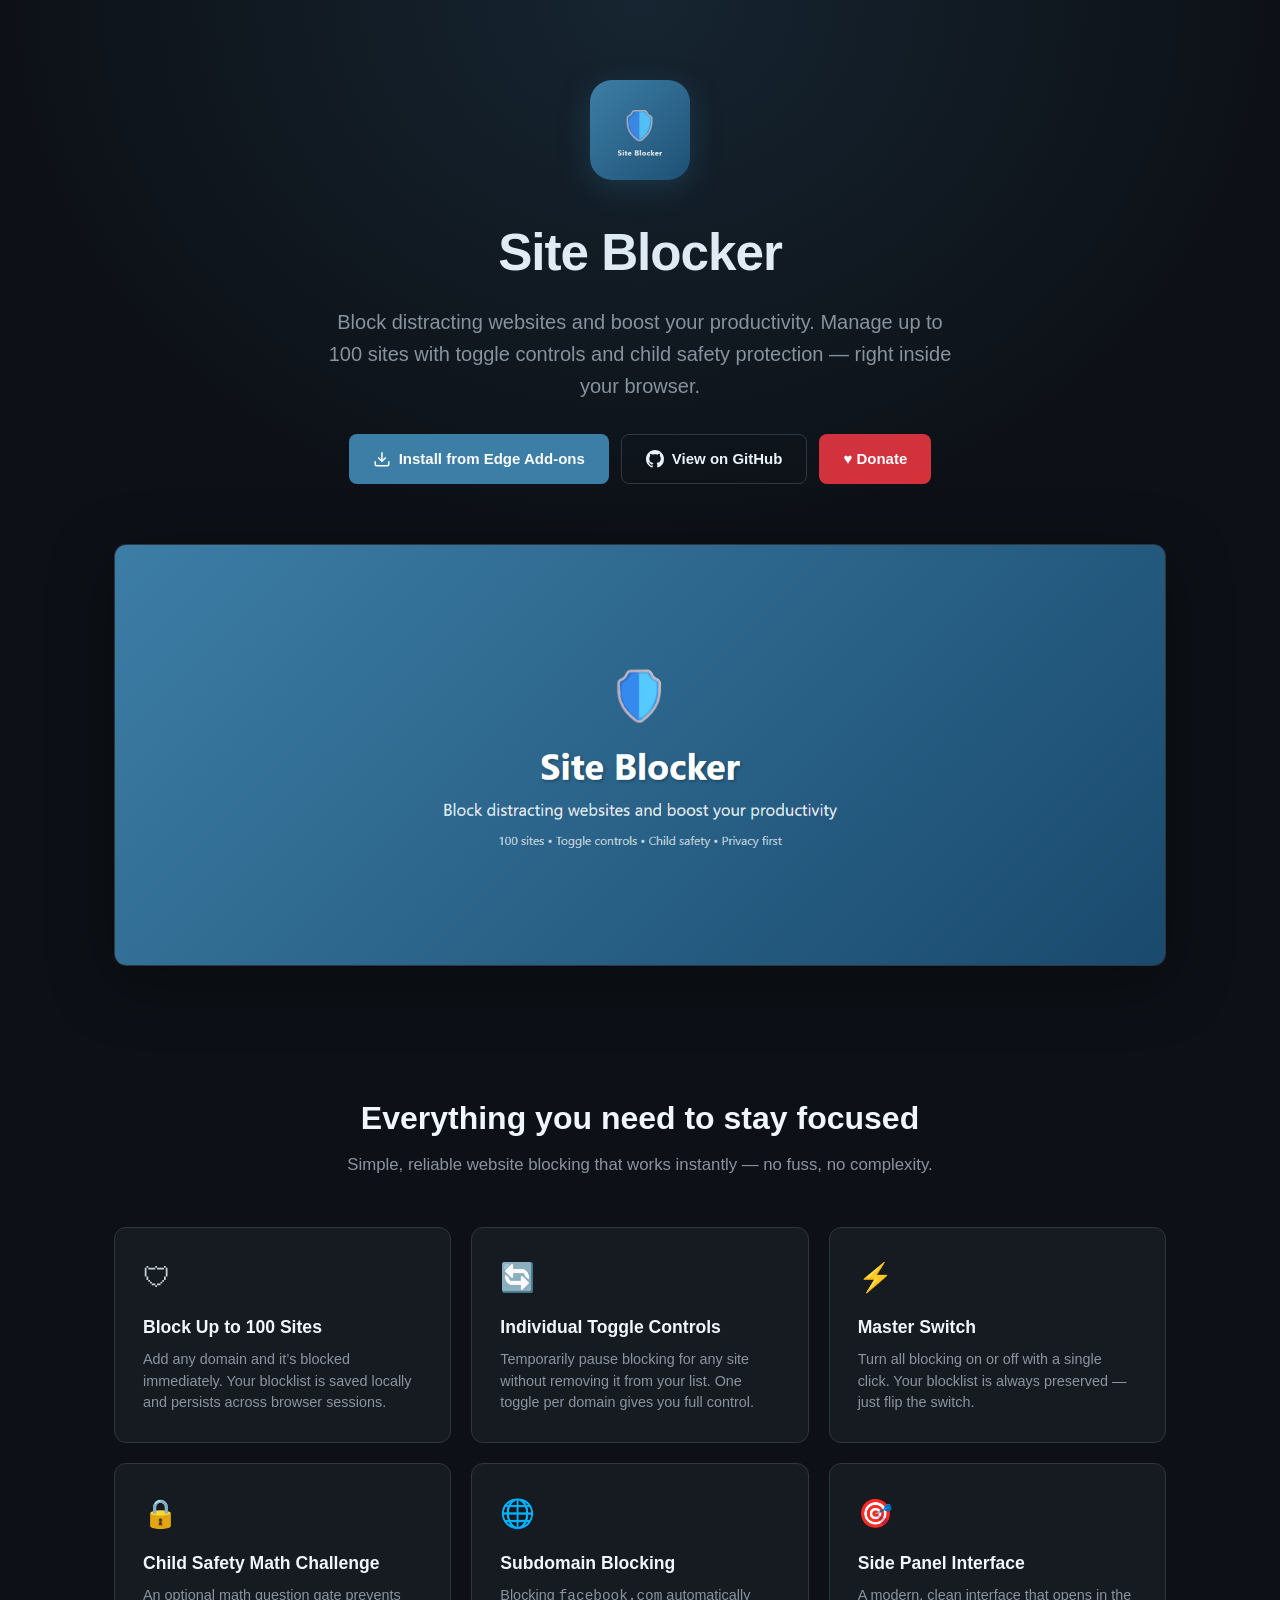
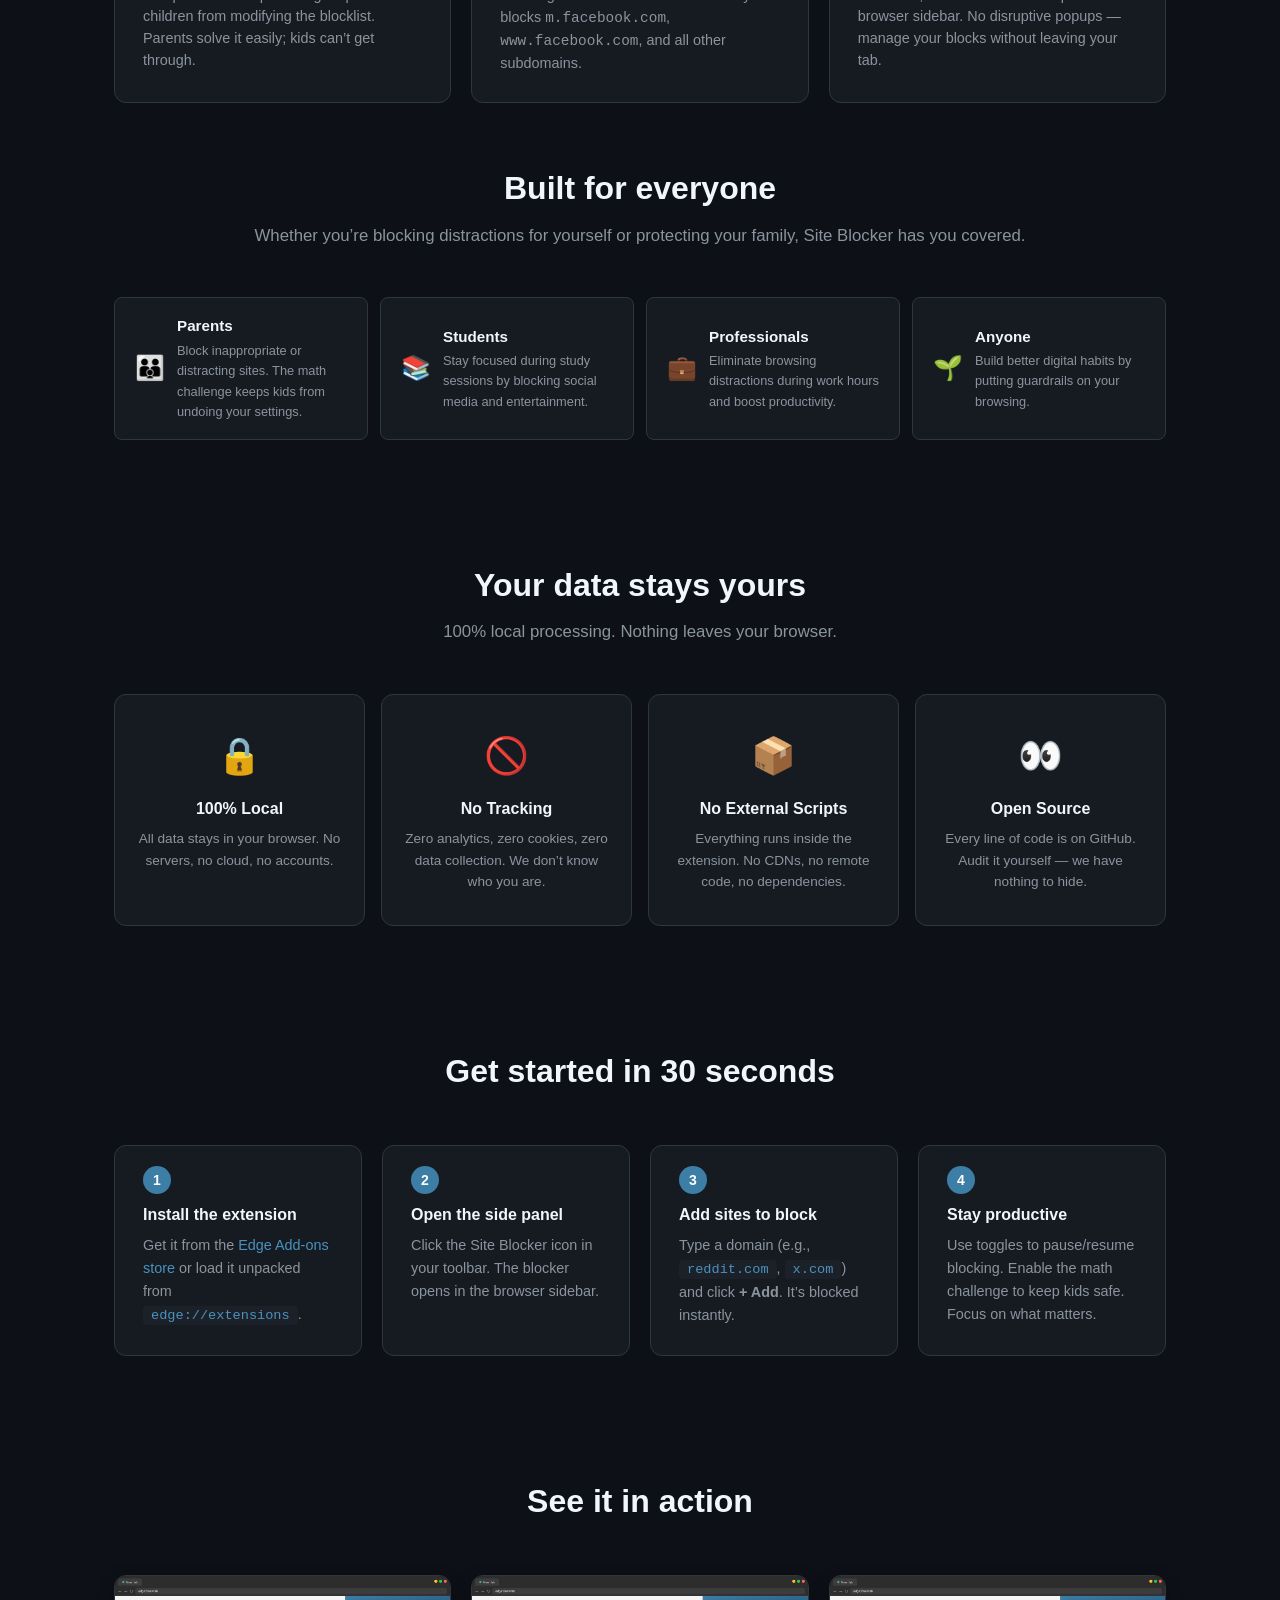
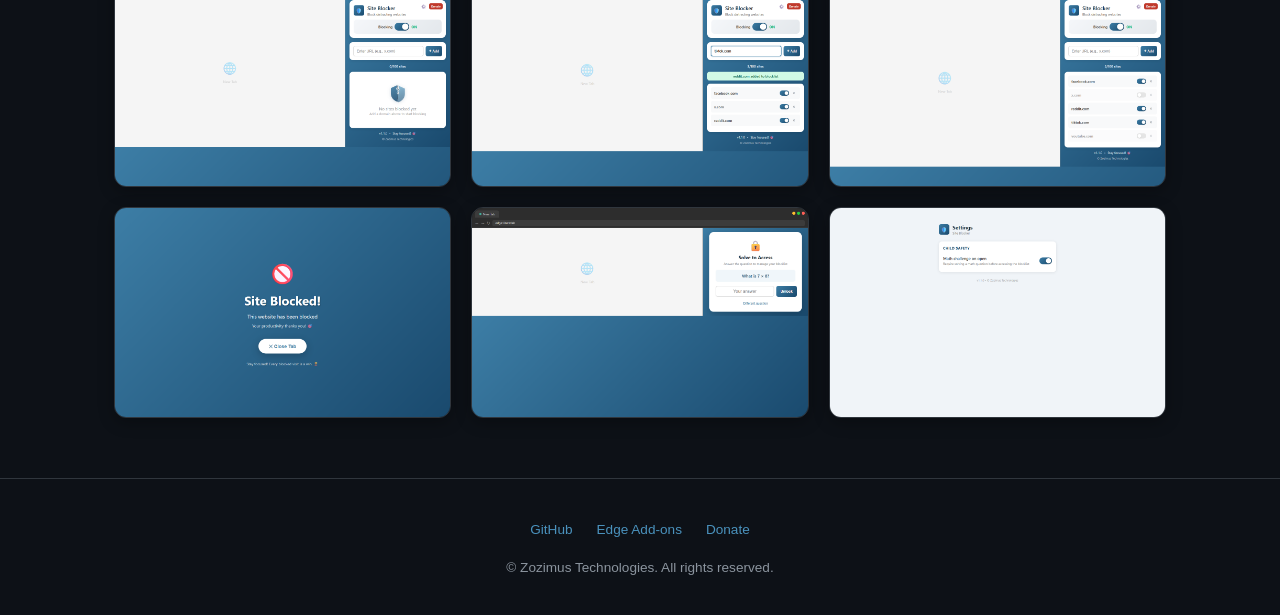
==== docs/index.html @ ce37f568 "Add GitHub Pages site, update README and description with website link" ====
<!DOCTYPE html>
<html lang="en">
<head>
  <meta charset="UTF-8">
  <meta name="viewport" content="width=device-width, initial-scale=1.0">
  <title>Site Blocker — Block Distracting Websites</title>
  <meta name="description" content="Block distracting websites and boost your productivity. Manage up to 100 sites with toggle controls and child safety protection — right inside Microsoft Edge.">
  <meta name="theme-color" content="#3d7ea6">
  <link rel="icon" type="image/png" href="../icons/icon48.png">
  <style>
    *, *::before, *::after { box-sizing: border-box; margin: 0; padding: 0; }

    :root {
      --bg: #0d1117;
      --bg-card: #161b22;
      --bg-elevated: #1c2129;
      --border: #30363d;
      --text: #c9d1d9;
      --text-muted: #8b949e;
      --text-bright: #f0f6fc;
      --accent: #3d7ea6;
      --accent-light: #4a92bd;
      --accent-glow: rgba(61, 126, 166, 0.15);
      --danger: #d4313b;
      --radius: 12px;
    }

    body {
      font-family: -apple-system, BlinkMacSystemFont, "Segoe UI", Roboto, Helvetica, Arial, sans-serif;
      background: var(--bg);
      color: var(--text);
      line-height: 1.6;
      overflow-x: hidden;
    }

    a { color: var(--accent-light); text-decoration: none; }
    a:hover { text-decoration: underline; }

    /* ── Hero ── */
    .hero {
      position: relative;
      padding: 80px 24px 60px;
      text-align: center;
      overflow: hidden;
    }

    .hero::before {
      content: '';
      position: absolute;
      inset: 0;
      background: radial-gradient(ellipse at 50% 0%, rgba(61,126,166,0.18) 0%, transparent 70%);
      pointer-events: none;
    }

    .hero-logo {
      width: 100px;
      height: 100px;
      border-radius: 22px;
      margin-bottom: 24px;
      box-shadow: 0 8px 32px rgba(61,126,166,0.25);
    }

    .hero h1 {
      font-size: clamp(2rem, 5vw, 3.2rem);
      font-weight: 700;
      color: var(--text-bright);
      margin-bottom: 12px;
      letter-spacing: -0.02em;
    }

    .hero .tagline {
      font-size: clamp(1rem, 2.5vw, 1.25rem);
      color: var(--text-muted);
      max-width: 640px;
      margin: 0 auto 32px;
    }

    .hero-buttons {
      display: flex;
      gap: 12px;
      justify-content: center;
      flex-wrap: wrap;
    }

    .btn {
      display: inline-flex;
      align-items: center;
      gap: 8px;
      padding: 12px 24px;
      font-size: 15px;
      font-weight: 600;
      font-family: inherit;
      border: none;
      border-radius: 8px;
      cursor: pointer;
      transition: background 0.2s, transform 0.1s;
      text-decoration: none;
    }

    .btn:hover { text-decoration: none; transform: translateY(-1px); }

    .btn-primary {
      background: var(--accent);
      color: #fff;
    }
    .btn-primary:hover { background: var(--accent-light); }

    .btn-outline {
      background: transparent;
      color: var(--text-bright);
      border: 1px solid var(--border);
    }
    .btn-outline:hover { border-color: var(--accent); background: var(--accent-glow); }

    .btn-donate {
      background: var(--danger);
      color: #fff;
    }
    .btn-donate:hover { background: #e04450; }

    /* ── Banner Image ── */
    .banner {
      max-width: 1100px;
      margin: 0 auto 60px;
      padding: 0 24px;
    }

    .banner img {
      width: 100%;
      border-radius: var(--radius);
      border: 1px solid var(--border);
      box-shadow: 0 16px 64px rgba(0,0,0,0.4);
    }

    /* ── Section ── */
    .section {
      max-width: 1100px;
      margin: 0 auto;
      padding: 60px 24px;
    }

    .section-header {
      text-align: center;
      margin-bottom: 48px;
    }

    .section-header h2 {
      font-size: clamp(1.5rem, 3vw, 2rem);
      color: var(--text-bright);
      margin-bottom: 8px;
    }

    .section-header p {
      color: var(--text-muted);
      font-size: 1.05rem;
    }

    /* ── Feature Grid ── */
    .features {
      display: grid;
      grid-template-columns: repeat(auto-fit, minmax(300px, 1fr));
      gap: 20px;
    }

    .feature-card {
      padding: 28px;
      background: var(--bg-card);
      border: 1px solid var(--border);
      border-radius: var(--radius);
      transition: border-color 0.2s, box-shadow 0.2s;
    }

    .feature-card:hover {
      border-color: var(--accent);
      box-shadow: 0 0 0 1px var(--accent), 0 8px 24px rgba(61,126,166,0.08);
    }

    .feature-icon {
      font-size: 28px;
      margin-bottom: 12px;
      display: block;
    }

    .feature-card h3 {
      font-size: 1.1rem;
      color: var(--text-bright);
      margin-bottom: 8px;
    }

    .feature-card p {
      font-size: 0.9rem;
      color: var(--text-muted);
      line-height: 1.5;
    }

    /* ── Audience Grid ── */
    .audience-grid {
      display: grid;
      grid-template-columns: repeat(auto-fit, minmax(240px, 1fr));
      gap: 12px;
    }

    .audience-item {
      display: flex;
      align-items: center;
      gap: 12px;
      padding: 16px 20px;
      background: var(--bg-card);
      border: 1px solid var(--border);
      border-radius: 8px;
    }

    .audience-item .emoji { font-size: 24px; flex-shrink: 0; }

    .audience-item .info h4 {
      font-size: 0.95rem;
      color: var(--text-bright);
      margin-bottom: 2px;
    }

    .audience-item .info p {
      font-size: 0.8rem;
      color: var(--text-muted);
    }

    /* ── Privacy ── */
    .privacy-grid {
      display: grid;
      grid-template-columns: repeat(auto-fit, minmax(220px, 1fr));
      gap: 16px;
    }

    .privacy-card {
      text-align: center;
      padding: 32px 20px;
      background: var(--bg-card);
      border: 1px solid var(--border);
      border-radius: var(--radius);
    }

    .privacy-card .icon {
      font-size: 36px;
      display: block;
      margin-bottom: 12px;
    }

    .privacy-card h3 {
      font-size: 1rem;
      color: var(--text-bright);
      margin-bottom: 6px;
    }

    .privacy-card p {
      font-size: 0.85rem;
      color: var(--text-muted);
    }

    /* ── How to Install ── */
    .steps {
      display: grid;
      grid-template-columns: repeat(auto-fit, minmax(240px, 1fr));
      gap: 20px;
      counter-reset: step;
    }

    .step {
      position: relative;
      padding: 28px;
      padding-top: 56px;
      background: var(--bg-card);
      border: 1px solid var(--border);
      border-radius: var(--radius);
    }

    .step::before {
      counter-increment: step;
      content: counter(step);
      position: absolute;
      top: 20px;
      left: 28px;
      width: 28px;
      height: 28px;
      background: var(--accent);
      color: #fff;
      font-weight: 700;
      font-size: 14px;
      border-radius: 50%;
      display: flex;
      align-items: center;
      justify-content: center;
    }

    .step h3 {
      font-size: 1rem;
      color: var(--text-bright);
      margin-bottom: 6px;
    }

    .step p {
      font-size: 0.9rem;
      color: var(--text-muted);
    }

    .step code {
      background: var(--bg-elevated);
      padding: 2px 8px;
      border-radius: 4px;
      font-size: 0.85rem;
      color: var(--accent-light);
    }

    /* ── Screenshots ── */
    .screenshots {
      display: grid;
      grid-template-columns: repeat(auto-fit, minmax(300px, 1fr));
      gap: 20px;
    }

    .screenshots img {
      width: 100%;
      border-radius: var(--radius);
      border: 1px solid var(--border);
      box-shadow: 0 4px 16px rgba(0,0,0,0.3);
    }

    /* ── Footer ── */
    .site-footer {
      text-align: center;
      padding: 40px 24px;
      border-top: 1px solid var(--border);
      color: var(--text-muted);
      font-size: 0.85rem;
    }

    .site-footer .links {
      display: flex;
      justify-content: center;
      gap: 24px;
      margin-bottom: 16px;
      flex-wrap: wrap;
    }

    /* ── Responsive ── */
    @media (max-width: 640px) {
      .hero { padding: 48px 16px 40px; }
      .section { padding: 40px 16px; }
      .features, .audience-grid, .privacy-grid, .steps, .screenshots {
        grid-template-columns: 1fr;
      }
    }
  </style>
</head>
<body>

  <!-- Hero -->
  <section class="hero">
    <img src="../store-assets/icon-300x300.png" alt="Site Blocker logo" class="hero-logo">
    <h1>Site Blocker</h1>
    <p class="tagline">Block distracting websites and boost your productivity. Manage up to 100 sites with toggle controls and child safety protection &mdash; right inside your browser.</p>
    <div class="hero-buttons">
      <a href="https://microsoftedge.microsoft.com/addons/search?developer=Zozimus%20Technologies" class="btn btn-primary" target="_blank" rel="noopener">
        <svg viewBox="0 0 24 24" width="18" height="18" fill="none" stroke="currentColor" stroke-width="2"><path d="M21 15v4a2 2 0 01-2 2H5a2 2 0 01-2-2v-4"/><polyline points="7 10 12 15 17 10"/><line x1="12" y1="15" x2="12" y2="3"/></svg>
        Install from Edge Add-ons
      </a>
      <a href="https://github.com/zozimustechnologies/siteblocker" class="btn btn-outline" target="_blank" rel="noopener">
        <svg viewBox="0 0 16 16" width="18" height="18" fill="currentColor"><path d="M8 0C3.58 0 0 3.58 0 8c0 3.54 2.29 6.53 5.47 7.59.4.07.55-.17.55-.38 0-.19-.01-.82-.01-1.49-2.01.37-2.53-.49-2.69-.94-.09-.23-.48-.94-.82-1.13-.28-.15-.68-.52-.01-.53.63-.01 1.08.58 1.23.82.72 1.21 1.87.87 2.33.66.07-.52.28-.87.51-1.07-1.78-.2-3.64-.89-3.64-3.95 0-.87.31-1.59.82-2.15-.08-.2-.36-1.02.08-2.12 0 0 .67-.21 2.2.82.64-.18 1.32-.27 2-.27.68 0 1.36.09 2 .27 1.53-1.04 2.2-.82 2.2-.82.44 1.1.16 1.92.08 2.12.51.56.82 1.27.82 2.15 0 3.07-1.87 3.75-3.65 3.95.29.25.54.73.54 1.48 0 1.07-.01 1.93-.01 2.2 0 .21.15.46.55.38A8.013 8.013 0 0016 8c0-4.42-3.58-8-8-8z"/></svg>
        View on GitHub
      </a>
      <a href="https://wise.com/pay/business/sandeepchadda?utm_source=open_link" class="btn btn-donate" target="_blank" rel="noopener">
        &#9829; Donate
      </a>
    </div>
  </section>

  <!-- Banner -->
  <div class="banner">
    <img src="../store-assets/promo-1400x560.png" alt="Site Blocker promotional banner">
  </div>

  <!-- Features -->
  <section class="section">
    <div class="section-header">
      <h2>Everything you need to stay focused</h2>
      <p>Simple, reliable website blocking that works instantly &mdash; no fuss, no complexity.</p>
    </div>
    <div class="features">
      <div class="feature-card">
        <span class="feature-icon">&#128737;</span>
        <h3>Block Up to 100 Sites</h3>
        <p>Add any domain and it&rsquo;s blocked immediately. Your blocklist is saved locally and persists across browser sessions.</p>
      </div>
      <div class="feature-card">
        <span class="feature-icon">&#128260;</span>
        <h3>Individual Toggle Controls</h3>
        <p>Temporarily pause blocking for any site without removing it from your list. One toggle per domain gives you full control.</p>
      </div>
      <div class="feature-card">
        <span class="feature-icon">&#9889;</span>
        <h3>Master Switch</h3>
        <p>Turn all blocking on or off with a single click. Your blocklist is always preserved &mdash; just flip the switch.</p>
      </div>
      <div class="feature-card">
        <span class="feature-icon">&#128274;</span>
        <h3>Child Safety Math Challenge</h3>
        <p>An optional math question gate prevents children from modifying the blocklist. Parents solve it easily; kids can&rsquo;t get through.</p>
      </div>
      <div class="feature-card">
        <span class="feature-icon">&#127760;</span>
        <h3>Subdomain Blocking</h3>
        <p>Blocking <code>facebook.com</code> automatically blocks <code>m.facebook.com</code>, <code>www.facebook.com</code>, and all other subdomains.</p>
      </div>
      <div class="feature-card">
        <span class="feature-icon">&#127919;</span>
        <h3>Side Panel Interface</h3>
        <p>A modern, clean interface that opens in the browser sidebar. No disruptive popups &mdash; manage your blocks without leaving your tab.</p>
      </div>
    </div>
  </section>

  <!-- Who Is This For -->
  <section class="section" style="padding-top: 0;">
    <div class="section-header">
      <h2>Built for everyone</h2>
      <p>Whether you&rsquo;re blocking distractions for yourself or protecting your family, Site Blocker has you covered.</p>
    </div>
    <div class="audience-grid">
      <div class="audience-item">
        <span class="emoji">&#128106;</span>
        <div class="info"><h4>Parents</h4><p>Block inappropriate or distracting sites. The math challenge keeps kids from undoing your settings.</p></div>
      </div>
      <div class="audience-item">
        <span class="emoji">&#128218;</span>
        <div class="info"><h4>Students</h4><p>Stay focused during study sessions by blocking social media and entertainment.</p></div>
      </div>
      <div class="audience-item">
        <span class="emoji">&#128188;</span>
        <div class="info"><h4>Professionals</h4><p>Eliminate browsing distractions during work hours and boost productivity.</p></div>
      </div>
      <div class="audience-item">
        <span class="emoji">&#127793;</span>
        <div class="info"><h4>Anyone</h4><p>Build better digital habits by putting guardrails on your browsing.</p></div>
      </div>
    </div>
  </section>

  <!-- Privacy -->
  <section class="section">
    <div class="section-header">
      <h2>Your data stays yours</h2>
      <p>100% local processing. Nothing leaves your browser.</p>
    </div>
    <div class="privacy-grid">
      <div class="privacy-card">
        <span class="icon">&#128274;</span>
        <h3>100% Local</h3>
        <p>All data stays in your browser. No servers, no cloud, no accounts.</p>
      </div>
      <div class="privacy-card">
        <span class="icon">&#128683;</span>
        <h3>No Tracking</h3>
        <p>Zero analytics, zero cookies, zero data collection. We don&rsquo;t know who you are.</p>
      </div>
      <div class="privacy-card">
        <span class="icon">&#128230;</span>
        <h3>No External Scripts</h3>
        <p>Everything runs inside the extension. No CDNs, no remote code, no dependencies.</p>
      </div>
      <div class="privacy-card">
        <span class="icon">&#128064;</span>
        <h3>Open Source</h3>
        <p>Every line of code is on GitHub. Audit it yourself &mdash; we have nothing to hide.</p>
      </div>
    </div>
  </section>

  <!-- Install -->
  <section class="section">
    <div class="section-header">
      <h2>Get started in 30 seconds</h2>
    </div>
    <div class="steps">
      <div class="step">
        <h3>Install the extension</h3>
        <p>Get it from the <a href="https://microsoftedge.microsoft.com/addons/search?developer=Zozimus%20Technologies" target="_blank" rel="noopener">Edge Add-ons store</a> or load it unpacked from <code>edge://extensions</code>.</p>
      </div>
      <div class="step">
        <h3>Open the side panel</h3>
        <p>Click the Site Blocker icon in your toolbar. The blocker opens in the browser sidebar.</p>
      </div>
      <div class="step">
        <h3>Add sites to block</h3>
        <p>Type a domain (e.g., <code>reddit.com</code>, <code>x.com</code>) and click <strong>+ Add</strong>. It&rsquo;s blocked instantly.</p>
      </div>
      <div class="step">
        <h3>Stay productive</h3>
        <p>Use toggles to pause/resume blocking. Enable the math challenge to keep kids safe. Focus on what matters.</p>
      </div>
    </div>
  </section>

  <!-- Screenshots -->
  <section class="section">
    <div class="section-header">
      <h2>See it in action</h2>
    </div>
    <div class="screenshots">
      <img src="../store-assets/screenshot-1-overview.png" alt="Site Blocker side panel overview" loading="lazy">
      <img src="../store-assets/screenshot-2-add-sites.png" alt="Adding sites to block" loading="lazy">
      <img src="../store-assets/screenshot-3-toggles.png" alt="Toggle controls for blocked sites" loading="lazy">
      <img src="../store-assets/screenshot-4-blocked.png" alt="Blocked site page" loading="lazy">
      <img src="../store-assets/screenshot-5-features.png" alt="Math challenge child safety feature" loading="lazy">
      <img src="../store-assets/screenshot-6-privacy.png" alt="Settings page" loading="lazy">
    </div>
  </section>

  <!-- Footer -->
  <footer class="site-footer">
    <div class="links">
      <a href="https://github.com/zozimustechnologies/siteblocker" target="_blank" rel="noopener">GitHub</a>
      <a href="https://microsoftedge.microsoft.com/addons/search?developer=Zozimus%20Technologies" target="_blank" rel="noopener">Edge Add-ons</a>
      <a href="https://wise.com/pay/business/sandeepchadda?utm_source=open_link" target="_blank" rel="noopener">Donate</a>
    </div>
    <p>&copy; Zozimus Technologies. All rights reserved.</p>
  </footer>

</body>
</html>
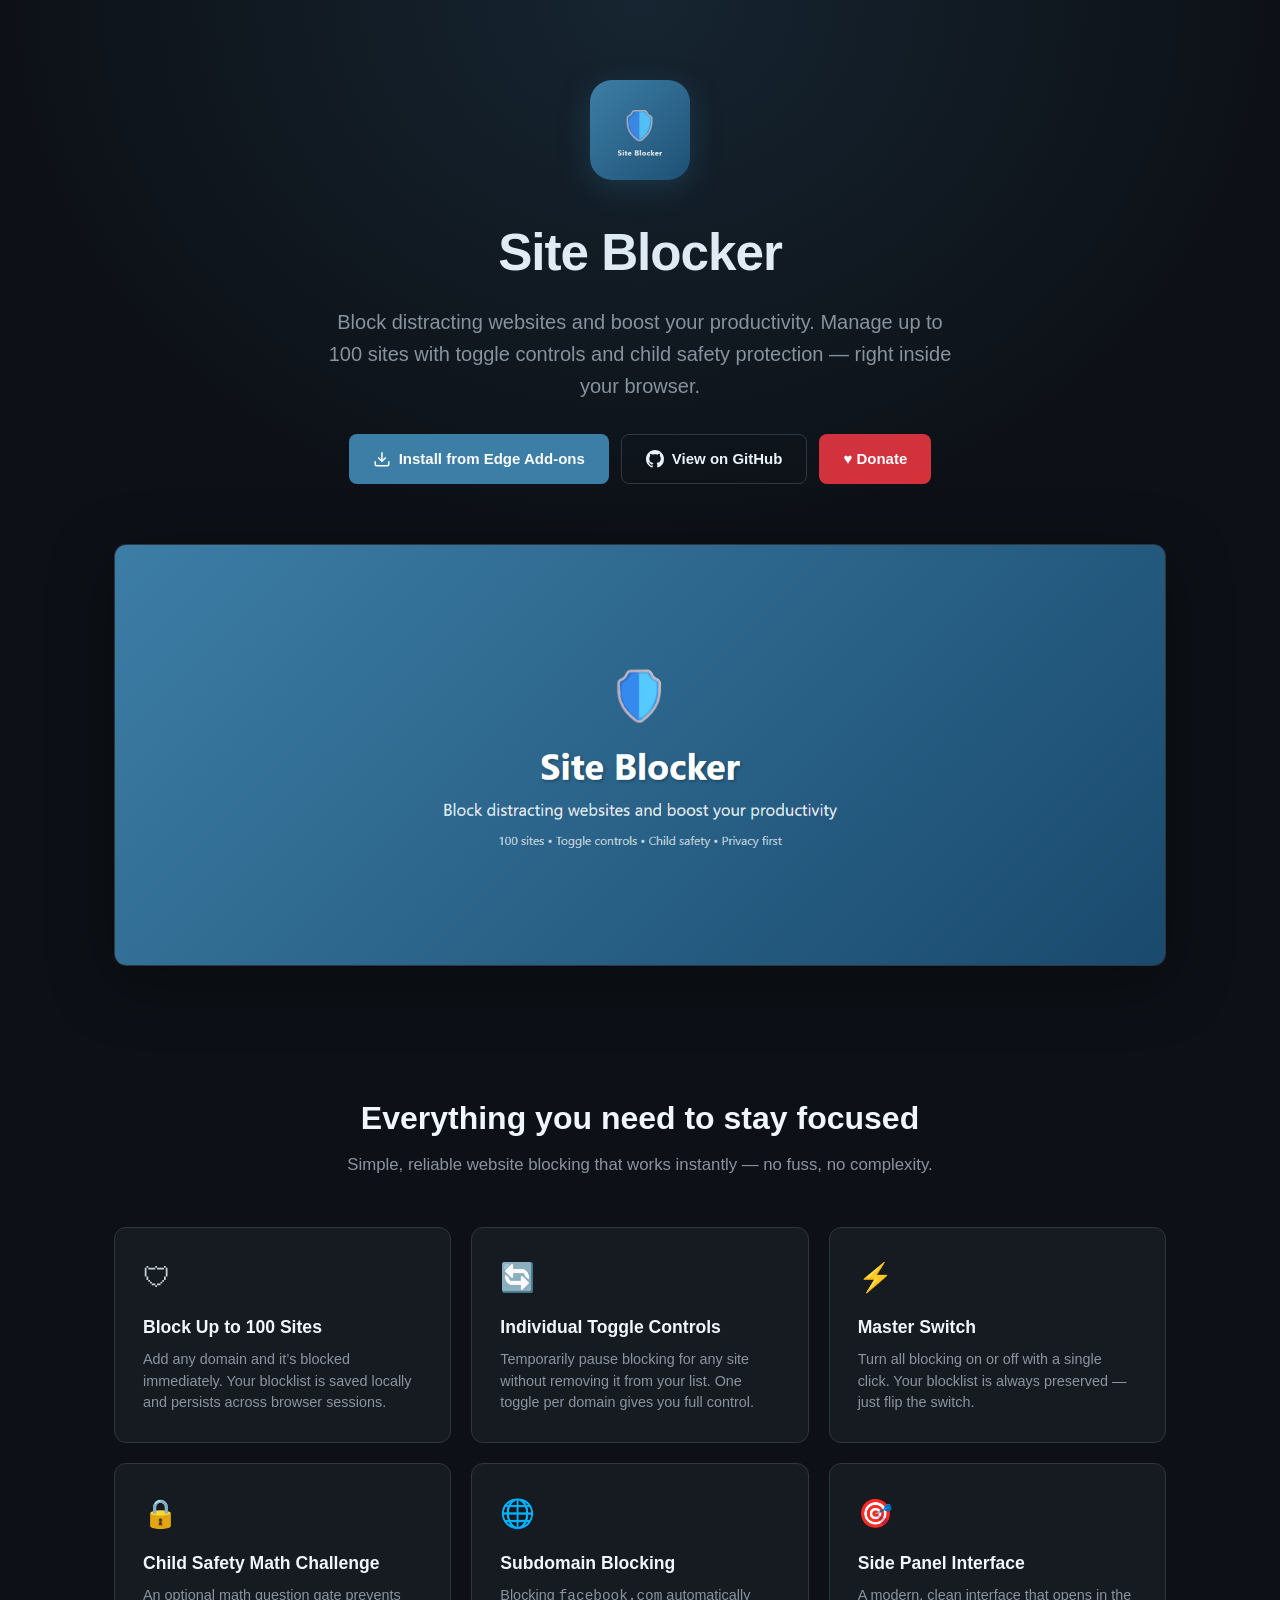
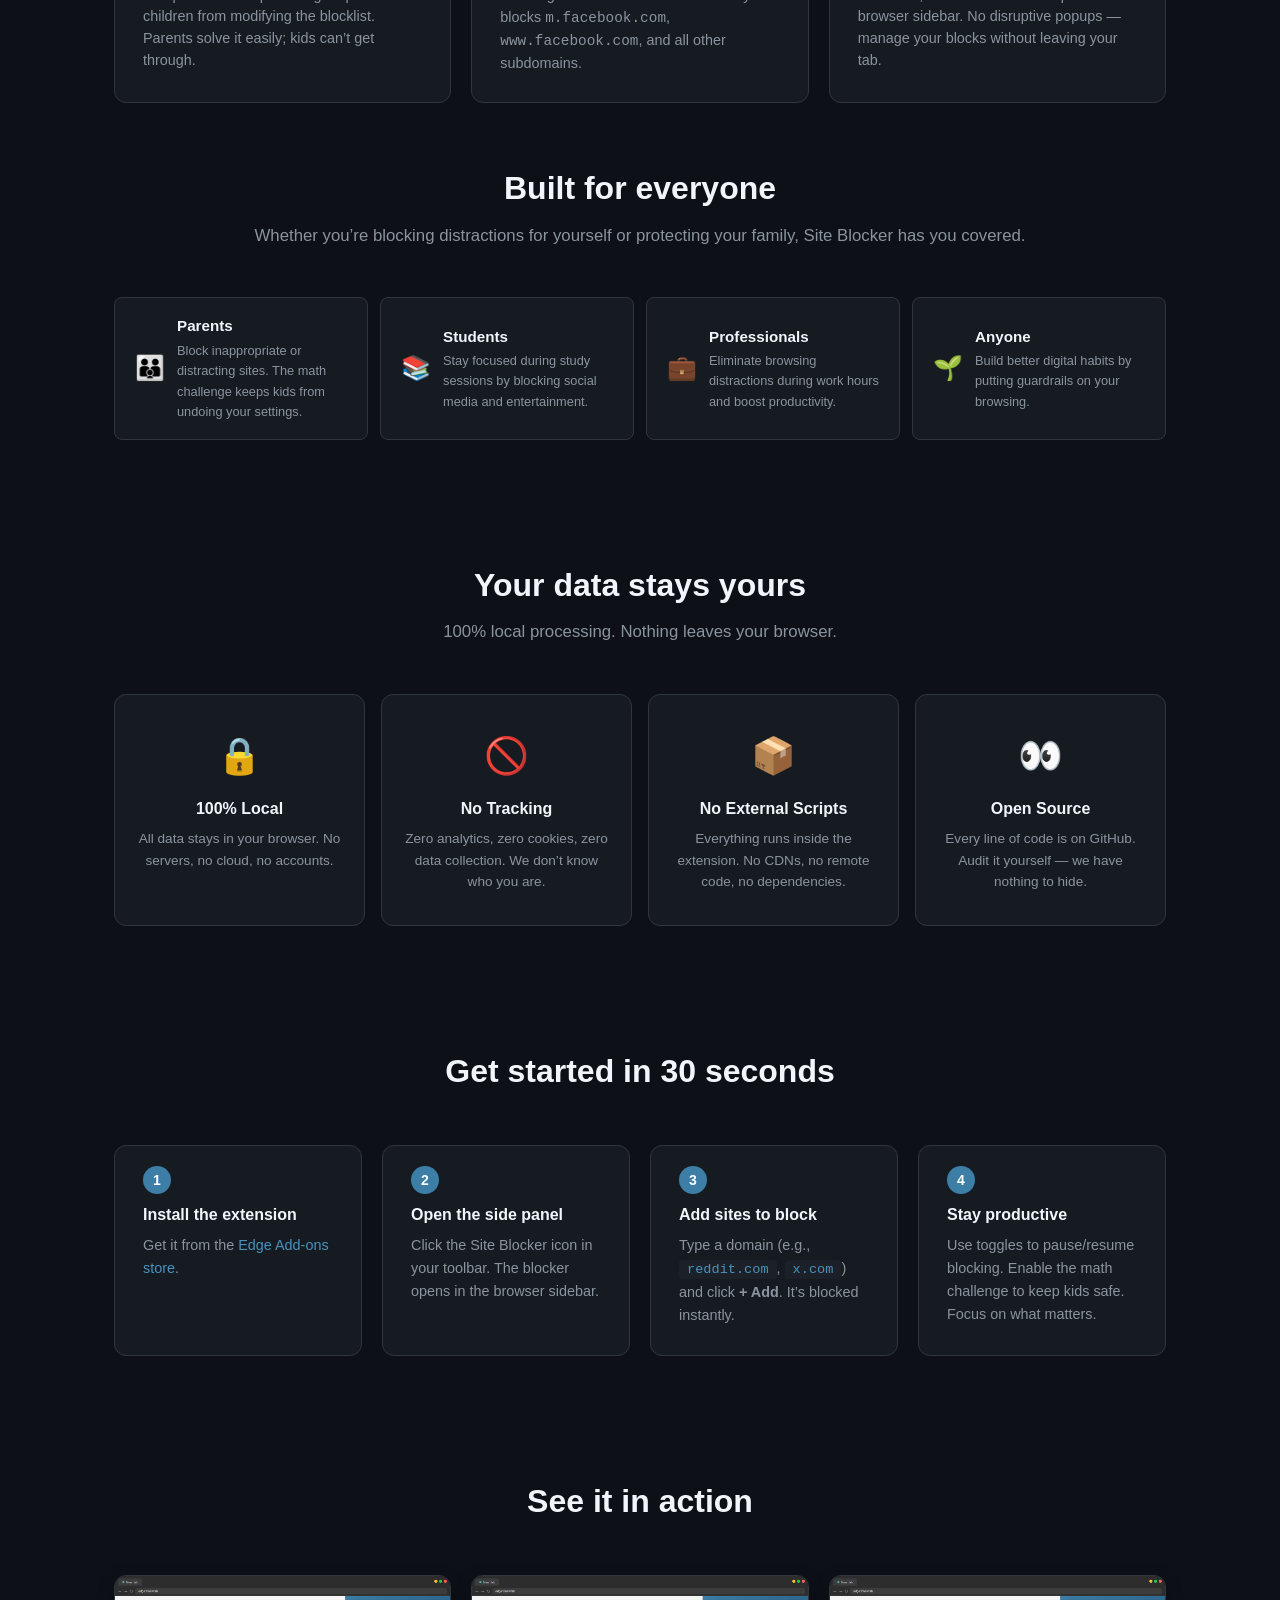
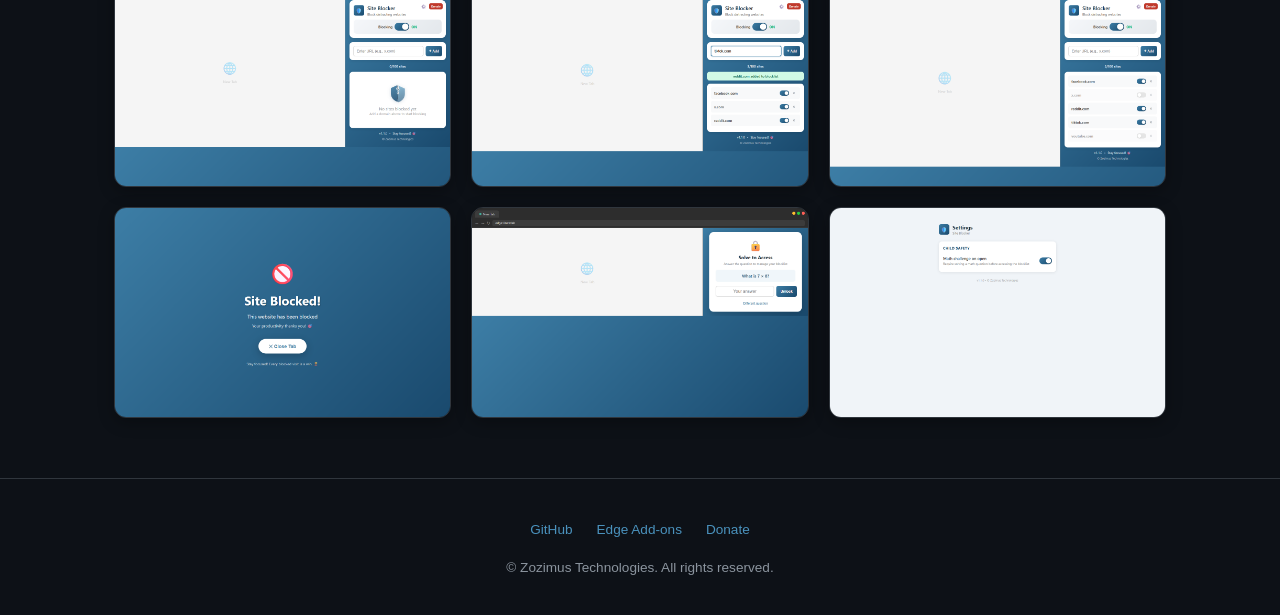
==== commit 736297b1: "Fix GitHub Pages: absolute image URLs, add multi-size favicons, remove load-unpacked text" ====
--- a/docs/index.html
+++ b/docs/index.html
@@ -6,7 +6,10 @@
   <title>Site Blocker — Block Distracting Websites</title>
   <meta name="description" content="Block distracting websites and boost your productivity. Manage up to 100 sites with toggle controls and child safety protection — right inside Microsoft Edge.">
   <meta name="theme-color" content="#3d7ea6">
-  <link rel="icon" type="image/png" href="../icons/icon48.png">
+  <link rel="icon" type="image/png" sizes="16x16" href="https://zozimustechnologies.github.io/siteblocker/icons/icon16.png">
+  <link rel="icon" type="image/png" sizes="48x48" href="https://zozimustechnologies.github.io/siteblocker/icons/icon48.png">
+  <link rel="icon" type="image/png" sizes="128x128" href="https://zozimustechnologies.github.io/siteblocker/icons/icon128.png">
+  <link rel="apple-touch-icon" href="https://zozimustechnologies.github.io/siteblocker/store-assets/icon-300x300.png">
   <style>
     *, *::before, *::after { box-sizing: border-box; margin: 0; padding: 0; }
 
@@ -354,7 +357,7 @@
 
   <!-- Hero -->
   <section class="hero">
-    <img src="../store-assets/icon-300x300.png" alt="Site Blocker logo" class="hero-logo">
+    <img src="https://zozimustechnologies.github.io/siteblocker/store-assets/icon-300x300.png" alt="Site Blocker logo" class="hero-logo">
     <h1>Site Blocker</h1>
     <p class="tagline">Block distracting websites and boost your productivity. Manage up to 100 sites with toggle controls and child safety protection &mdash; right inside your browser.</p>
     <div class="hero-buttons">
@@ -374,7 +377,7 @@
 
   <!-- Banner -->
   <div class="banner">
-    <img src="../store-assets/promo-1400x560.png" alt="Site Blocker promotional banner">
+    <img src="https://zozimustechnologies.github.io/siteblocker/store-assets/promo-1400x560.png" alt="Site Blocker promotional banner">
   </div>
 
   <!-- Features -->
@@ -481,7 +484,7 @@
     <div class="steps">
       <div class="step">
         <h3>Install the extension</h3>
-        <p>Get it from the <a href="https://microsoftedge.microsoft.com/addons/search?developer=Zozimus%20Technologies" target="_blank" rel="noopener">Edge Add-ons store</a> or load it unpacked from <code>edge://extensions</code>.</p>
+        <p>Get it from the <a href="https://microsoftedge.microsoft.com/addons/search?developer=Zozimus%20Technologies" target="_blank" rel="noopener">Edge Add-ons store</a>.</p>
       </div>
       <div class="step">
         <h3>Open the side panel</h3>
@@ -504,12 +507,12 @@
       <h2>See it in action</h2>
     </div>
     <div class="screenshots">
-      <img src="../store-assets/screenshot-1-overview.png" alt="Site Blocker side panel overview" loading="lazy">
-      <img src="../store-assets/screenshot-2-add-sites.png" alt="Adding sites to block" loading="lazy">
-      <img src="../store-assets/screenshot-3-toggles.png" alt="Toggle controls for blocked sites" loading="lazy">
-      <img src="../store-assets/screenshot-4-blocked.png" alt="Blocked site page" loading="lazy">
-      <img src="../store-assets/screenshot-5-features.png" alt="Math challenge child safety feature" loading="lazy">
-      <img src="../store-assets/screenshot-6-privacy.png" alt="Settings page" loading="lazy">
+      <img src="https://zozimustechnologies.github.io/siteblocker/store-assets/screenshot-1-overview.png" alt="Site Blocker side panel overview" loading="lazy">
+      <img src="https://zozimustechnologies.github.io/siteblocker/store-assets/screenshot-2-add-sites.png" alt="Adding sites to block" loading="lazy">
+      <img src="https://zozimustechnologies.github.io/siteblocker/store-assets/screenshot-3-toggles.png" alt="Toggle controls for blocked sites" loading="lazy">
+      <img src="https://zozimustechnologies.github.io/siteblocker/store-assets/screenshot-4-blocked.png" alt="Blocked site page" loading="lazy">
+      <img src="https://zozimustechnologies.github.io/siteblocker/store-assets/screenshot-5-features.png" alt="Math challenge child safety feature" loading="lazy">
+      <img src="https://zozimustechnologies.github.io/siteblocker/store-assets/screenshot-6-privacy.png" alt="Settings page" loading="lazy">
     </div>
   </section>
 
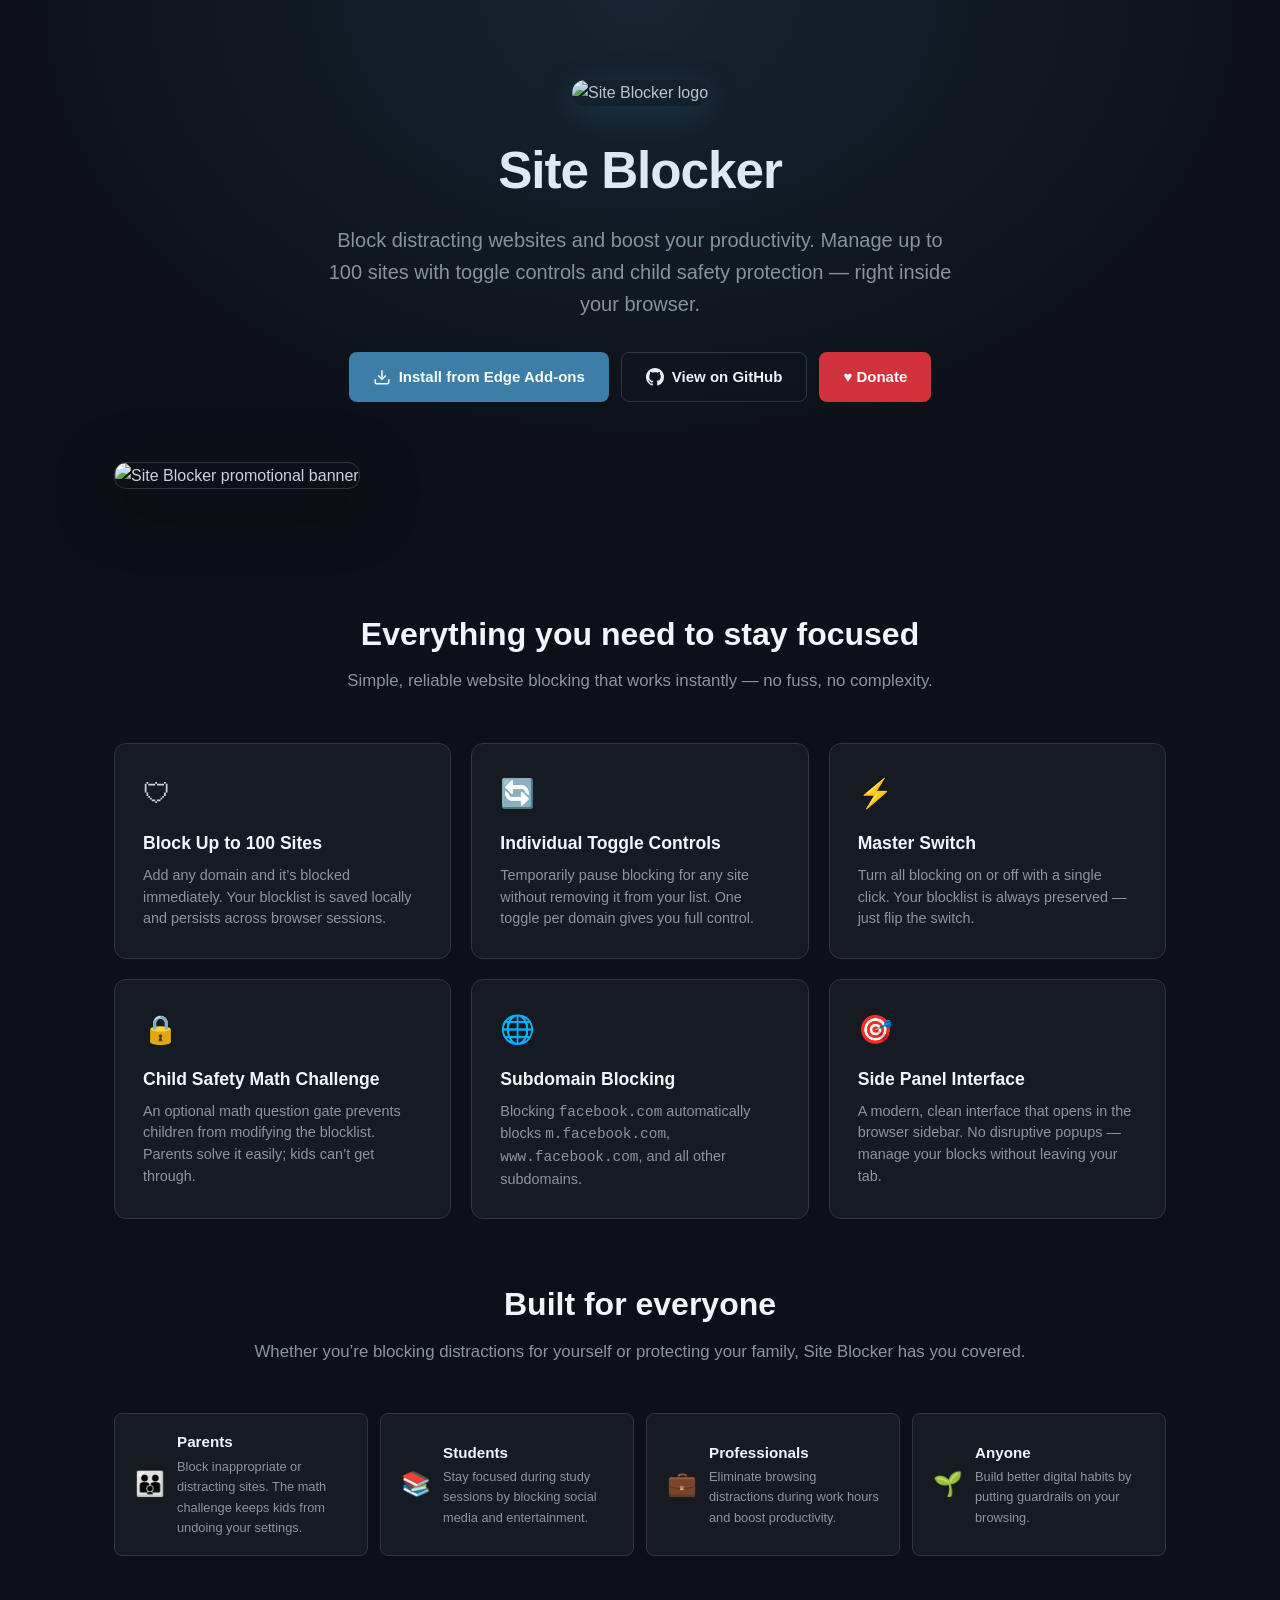
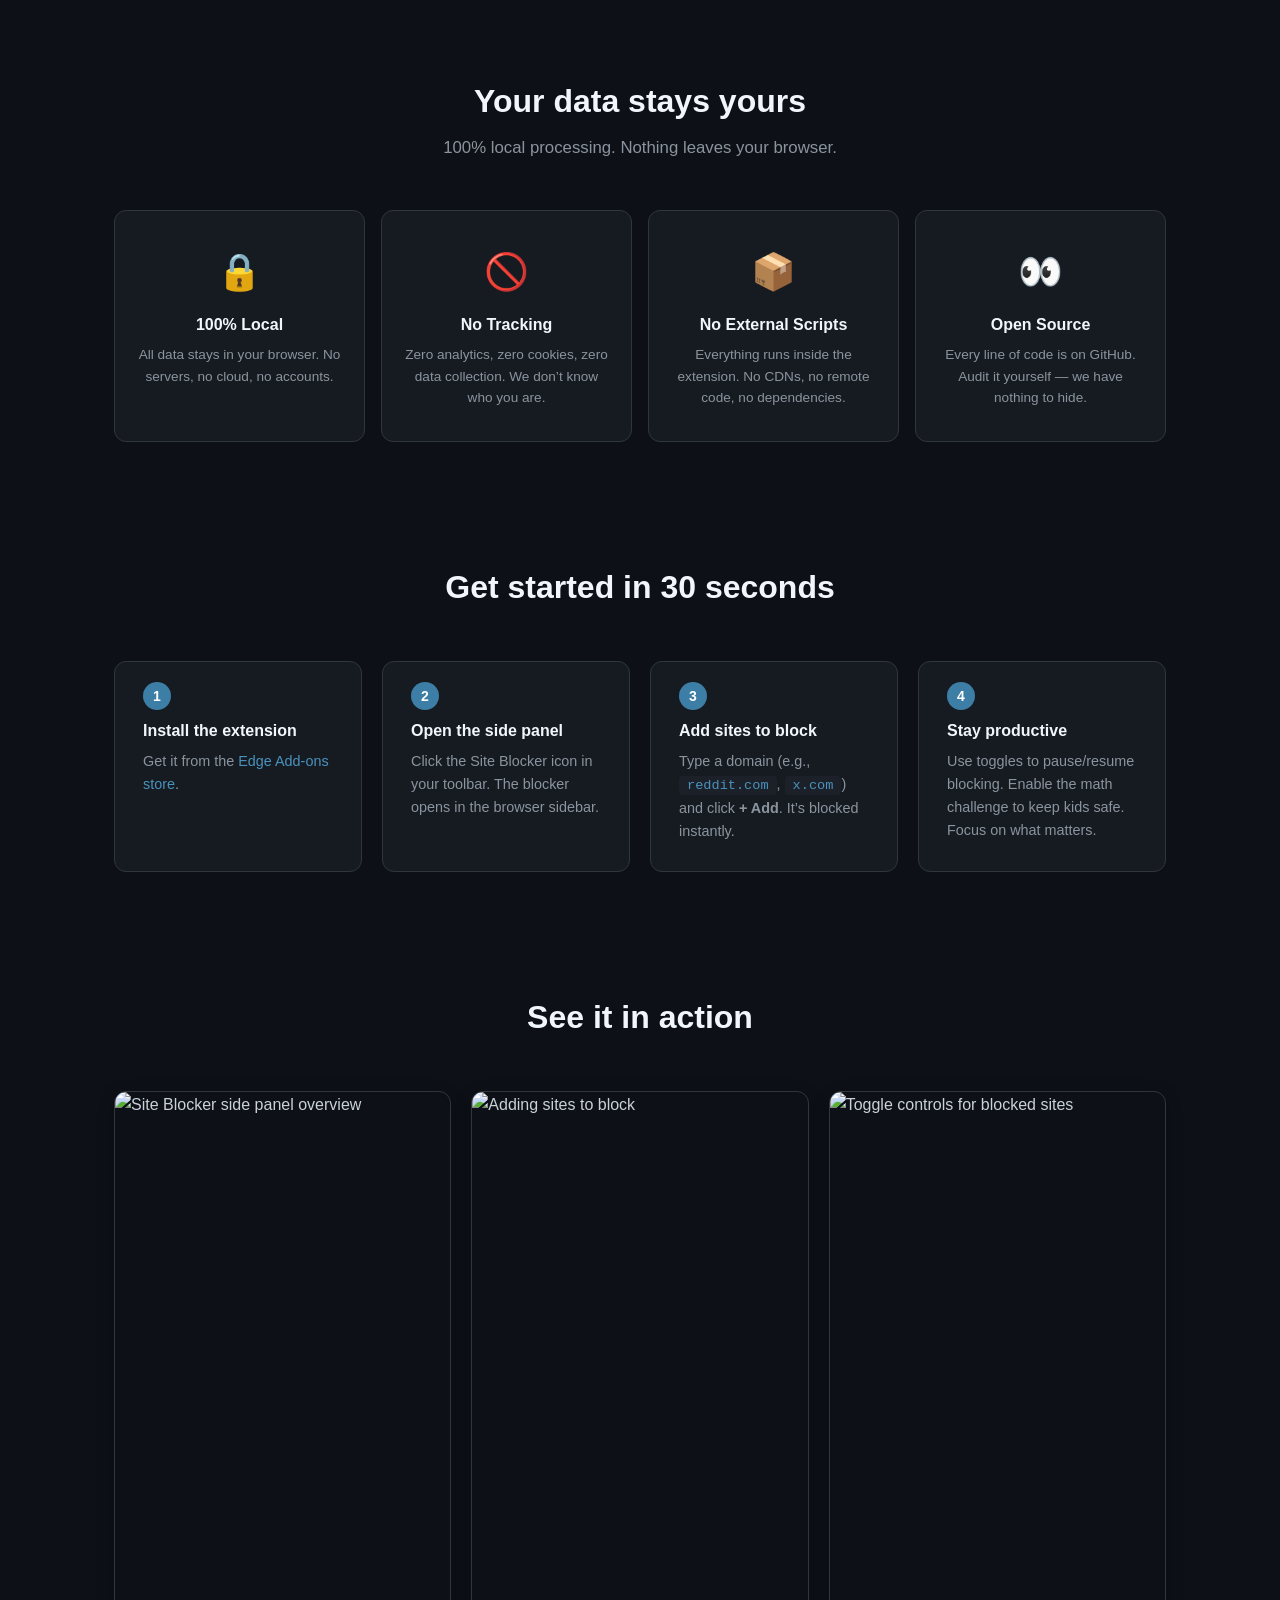
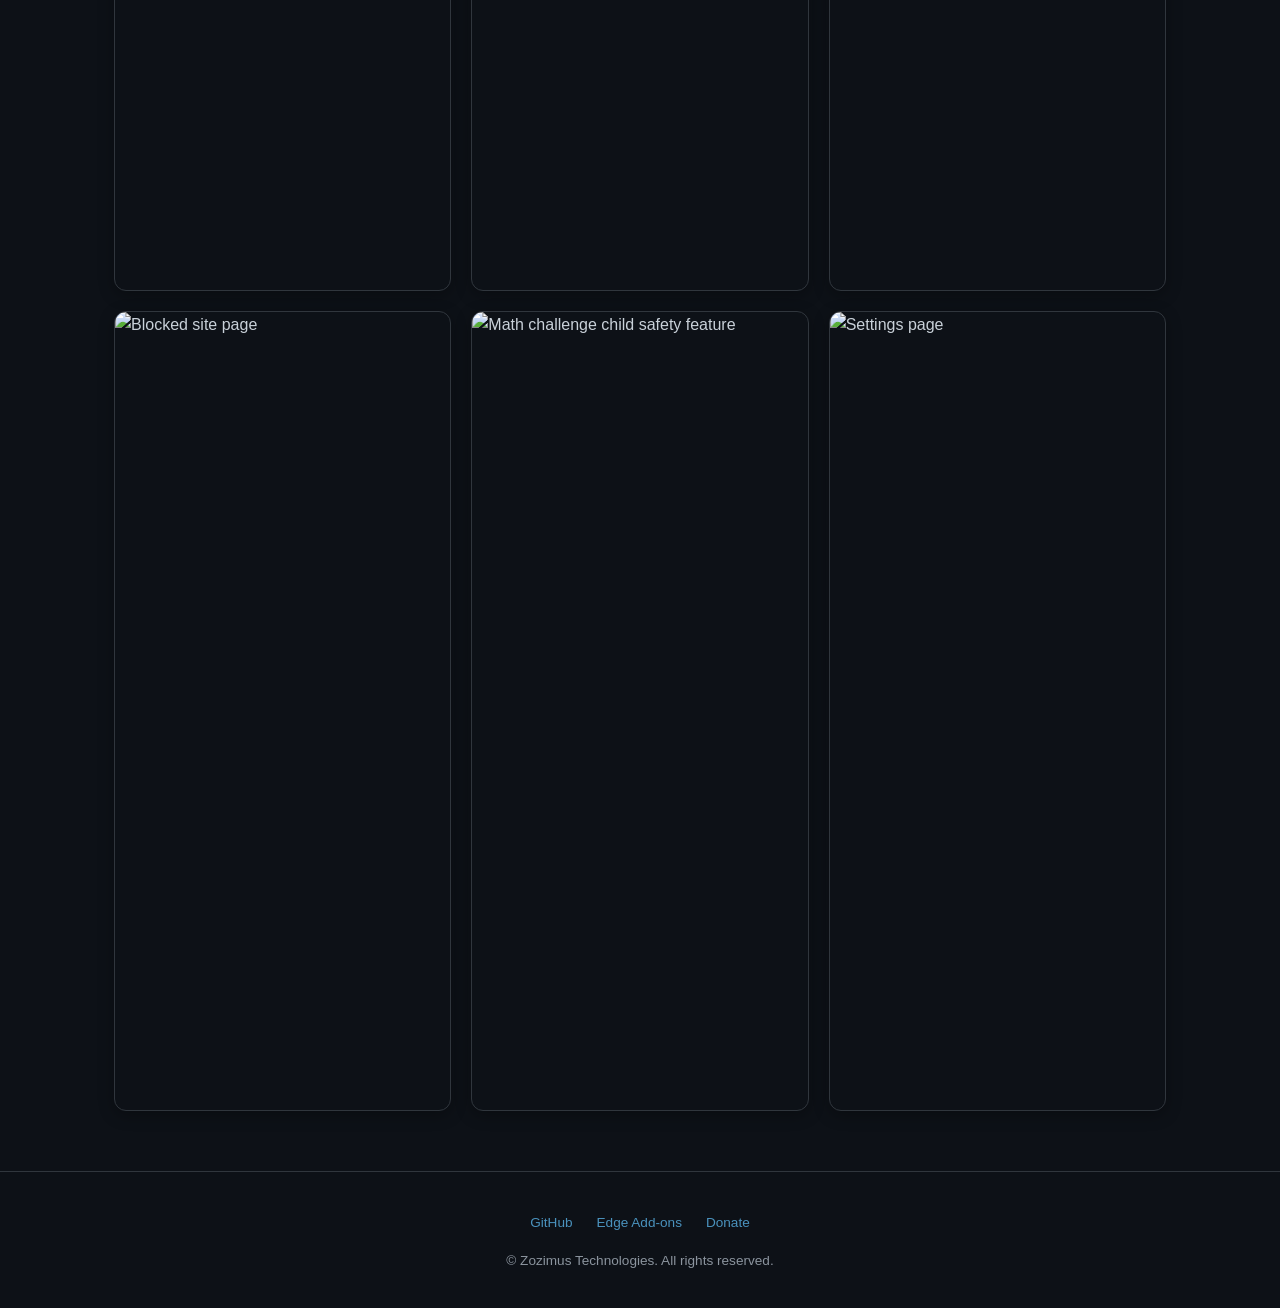
==== commit 5537c8e4: "Fix images: use raw.githubusercontent.com URLs, add width/height attributes" ====
--- a/docs/index.html
+++ b/docs/index.html
@@ -6,10 +6,10 @@
   <title>Site Blocker — Block Distracting Websites</title>
   <meta name="description" content="Block distracting websites and boost your productivity. Manage up to 100 sites with toggle controls and child safety protection — right inside Microsoft Edge.">
   <meta name="theme-color" content="#3d7ea6">
-  <link rel="icon" type="image/png" sizes="16x16" href="https://zozimustechnologies.github.io/siteblocker/icons/icon16.png">
-  <link rel="icon" type="image/png" sizes="48x48" href="https://zozimustechnologies.github.io/siteblocker/icons/icon48.png">
-  <link rel="icon" type="image/png" sizes="128x128" href="https://zozimustechnologies.github.io/siteblocker/icons/icon128.png">
-  <link rel="apple-touch-icon" href="https://zozimustechnologies.github.io/siteblocker/store-assets/icon-300x300.png">
+  <link rel="icon" type="image/png" sizes="16x16" href="https://raw.githubusercontent.com/zozimustechnologies/siteblocker/main/icons/icon16.png">
+  <link rel="icon" type="image/png" sizes="48x48" href="https://raw.githubusercontent.com/zozimustechnologies/siteblocker/main/icons/icon48.png">
+  <link rel="icon" type="image/png" sizes="128x128" href="https://raw.githubusercontent.com/zozimustechnologies/siteblocker/main/icons/icon128.png">
+  <link rel="apple-touch-icon" href="https://raw.githubusercontent.com/zozimustechnologies/siteblocker/main/store-assets/icon-300x300.png">
   <style>
     *, *::before, *::after { box-sizing: border-box; margin: 0; padding: 0; }
 
@@ -357,7 +357,7 @@
 
   <!-- Hero -->
   <section class="hero">
-    <img src="https://zozimustechnologies.github.io/siteblocker/store-assets/icon-300x300.png" alt="Site Blocker logo" class="hero-logo">
+    <img src="https://raw.githubusercontent.com/zozimustechnologies/siteblocker/main/store-assets/icon-300x300.png" alt="Site Blocker logo" class="hero-logo" width="100" height="100">
     <h1>Site Blocker</h1>
     <p class="tagline">Block distracting websites and boost your productivity. Manage up to 100 sites with toggle controls and child safety protection &mdash; right inside your browser.</p>
     <div class="hero-buttons">
@@ -377,7 +377,7 @@
 
   <!-- Banner -->
   <div class="banner">
-    <img src="https://zozimustechnologies.github.io/siteblocker/store-assets/promo-1400x560.png" alt="Site Blocker promotional banner">
+    <img src="https://raw.githubusercontent.com/zozimustechnologies/siteblocker/main/store-assets/promo-1400x560.png" alt="Site Blocker promotional banner" width="1400" height="560">
   </div>
 
   <!-- Features -->
@@ -507,12 +507,12 @@
       <h2>See it in action</h2>
     </div>
     <div class="screenshots">
-      <img src="https://zozimustechnologies.github.io/siteblocker/store-assets/screenshot-1-overview.png" alt="Site Blocker side panel overview" loading="lazy">
-      <img src="https://zozimustechnologies.github.io/siteblocker/store-assets/screenshot-2-add-sites.png" alt="Adding sites to block" loading="lazy">
-      <img src="https://zozimustechnologies.github.io/siteblocker/store-assets/screenshot-3-toggles.png" alt="Toggle controls for blocked sites" loading="lazy">
-      <img src="https://zozimustechnologies.github.io/siteblocker/store-assets/screenshot-4-blocked.png" alt="Blocked site page" loading="lazy">
-      <img src="https://zozimustechnologies.github.io/siteblocker/store-assets/screenshot-5-features.png" alt="Math challenge child safety feature" loading="lazy">
-      <img src="https://zozimustechnologies.github.io/siteblocker/store-assets/screenshot-6-privacy.png" alt="Settings page" loading="lazy">
+      <img src="https://raw.githubusercontent.com/zozimustechnologies/siteblocker/main/store-assets/screenshot-1-overview.png" alt="Site Blocker side panel overview" loading="lazy" width="1280" height="800">
+      <img src="https://raw.githubusercontent.com/zozimustechnologies/siteblocker/main/store-assets/screenshot-2-add-sites.png" alt="Adding sites to block" loading="lazy" width="1280" height="800">
+      <img src="https://raw.githubusercontent.com/zozimustechnologies/siteblocker/main/store-assets/screenshot-3-toggles.png" alt="Toggle controls for blocked sites" loading="lazy" width="1280" height="800">
+      <img src="https://raw.githubusercontent.com/zozimustechnologies/siteblocker/main/store-assets/screenshot-4-blocked.png" alt="Blocked site page" loading="lazy" width="1280" height="800">
+      <img src="https://raw.githubusercontent.com/zozimustechnologies/siteblocker/main/store-assets/screenshot-5-features.png" alt="Math challenge child safety feature" loading="lazy" width="1280" height="800">
+      <img src="https://raw.githubusercontent.com/zozimustechnologies/siteblocker/main/store-assets/screenshot-6-privacy.png" alt="Settings page" loading="lazy" width="1280" height="800">
     </div>
   </section>
 
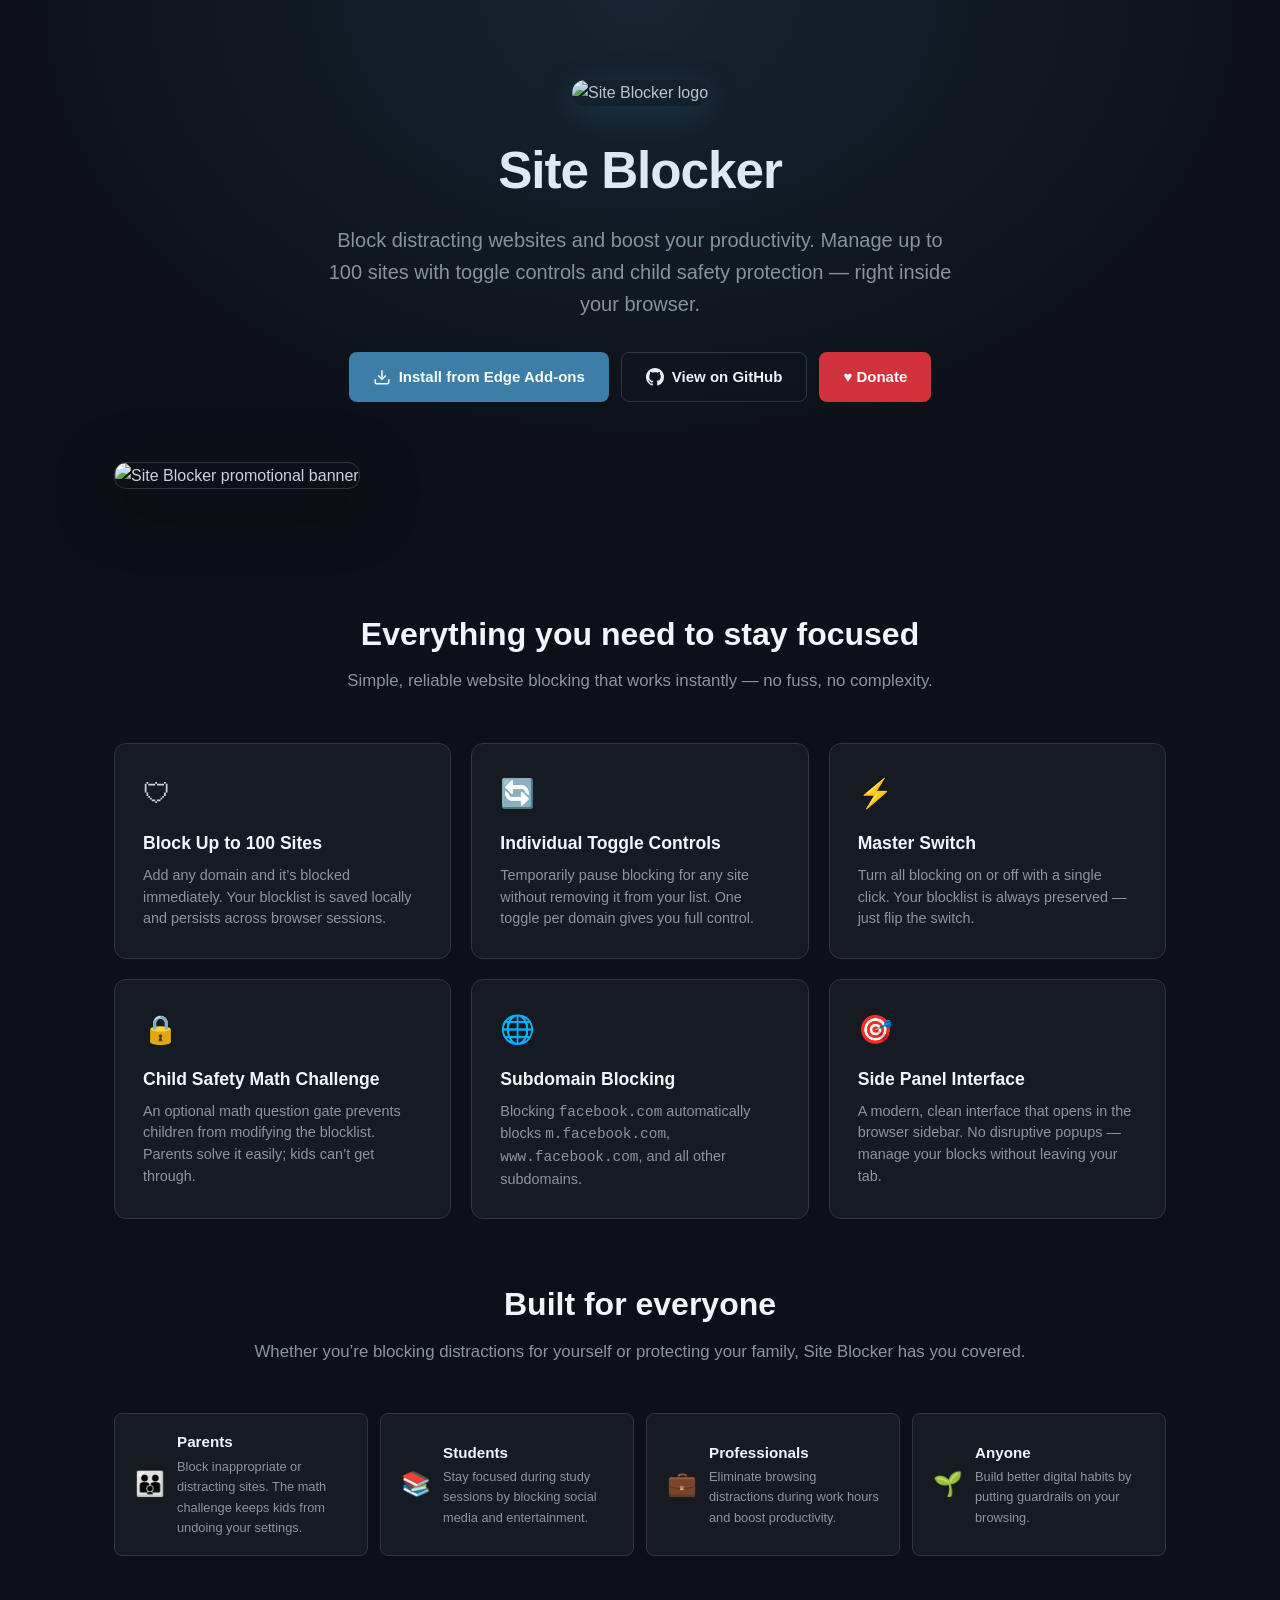
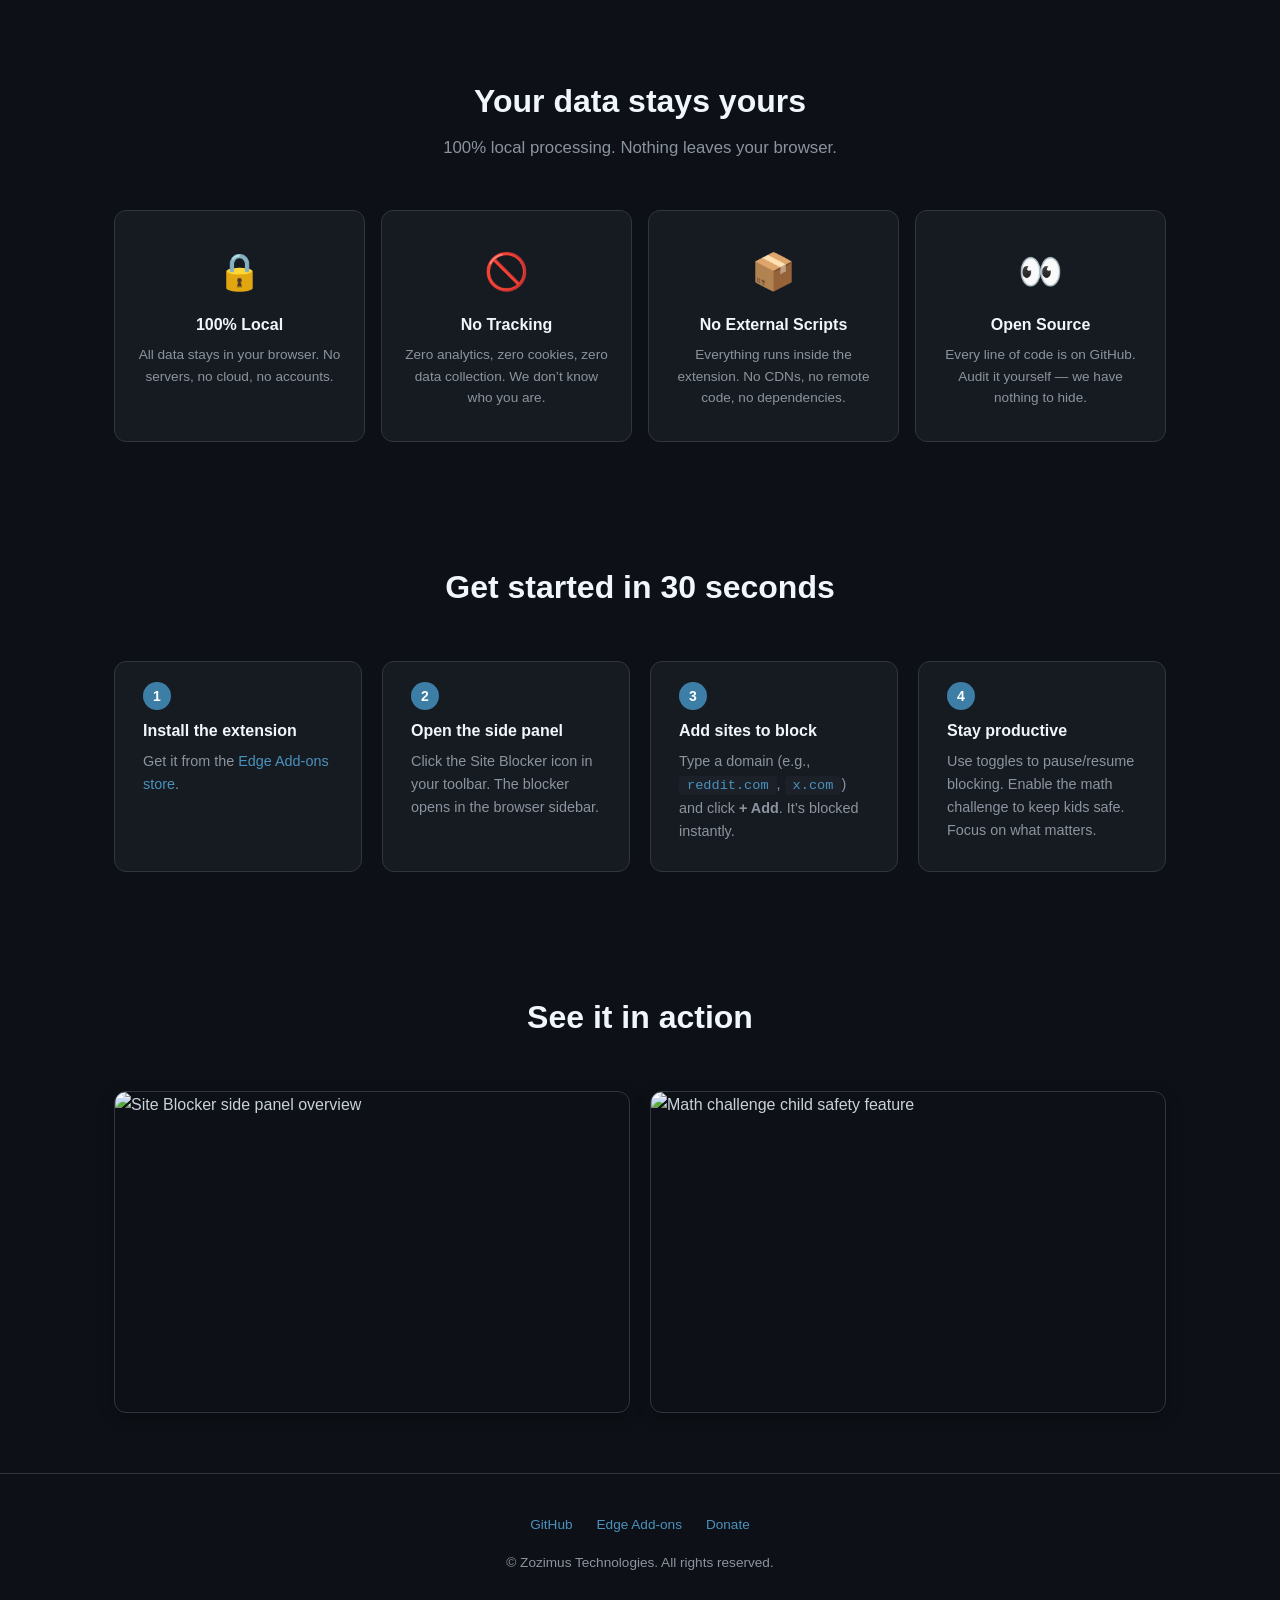
==== commit bf87e547: "Fix image stretching: add aspect-ratio and object-fit, reduce to 2 best screenshots" ====
--- a/docs/index.html
+++ b/docs/index.html
@@ -130,6 +130,9 @@
 
     .banner img {
       width: 100%;
+      height: auto;
+      aspect-ratio: 1400 / 560;
+      object-fit: contain;
       border-radius: var(--radius);
       border: 1px solid var(--border);
       box-shadow: 0 16px 64px rgba(0,0,0,0.4);
@@ -321,6 +324,9 @@
 
     .screenshots img {
       width: 100%;
+      height: auto;
+      aspect-ratio: 1280 / 800;
+      object-fit: contain;
       border-radius: var(--radius);
       border: 1px solid var(--border);
       box-shadow: 0 4px 16px rgba(0,0,0,0.3);
@@ -508,11 +514,7 @@
     </div>
     <div class="screenshots">
       <img src="https://raw.githubusercontent.com/zozimustechnologies/siteblocker/main/store-assets/screenshot-1-overview.png" alt="Site Blocker side panel overview" loading="lazy" width="1280" height="800">
-      <img src="https://raw.githubusercontent.com/zozimustechnologies/siteblocker/main/store-assets/screenshot-2-add-sites.png" alt="Adding sites to block" loading="lazy" width="1280" height="800">
-      <img src="https://raw.githubusercontent.com/zozimustechnologies/siteblocker/main/store-assets/screenshot-3-toggles.png" alt="Toggle controls for blocked sites" loading="lazy" width="1280" height="800">
-      <img src="https://raw.githubusercontent.com/zozimustechnologies/siteblocker/main/store-assets/screenshot-4-blocked.png" alt="Blocked site page" loading="lazy" width="1280" height="800">
       <img src="https://raw.githubusercontent.com/zozimustechnologies/siteblocker/main/store-assets/screenshot-5-features.png" alt="Math challenge child safety feature" loading="lazy" width="1280" height="800">
-      <img src="https://raw.githubusercontent.com/zozimustechnologies/siteblocker/main/store-assets/screenshot-6-privacy.png" alt="Settings page" loading="lazy" width="1280" height="800">
     </div>
   </section>
 
